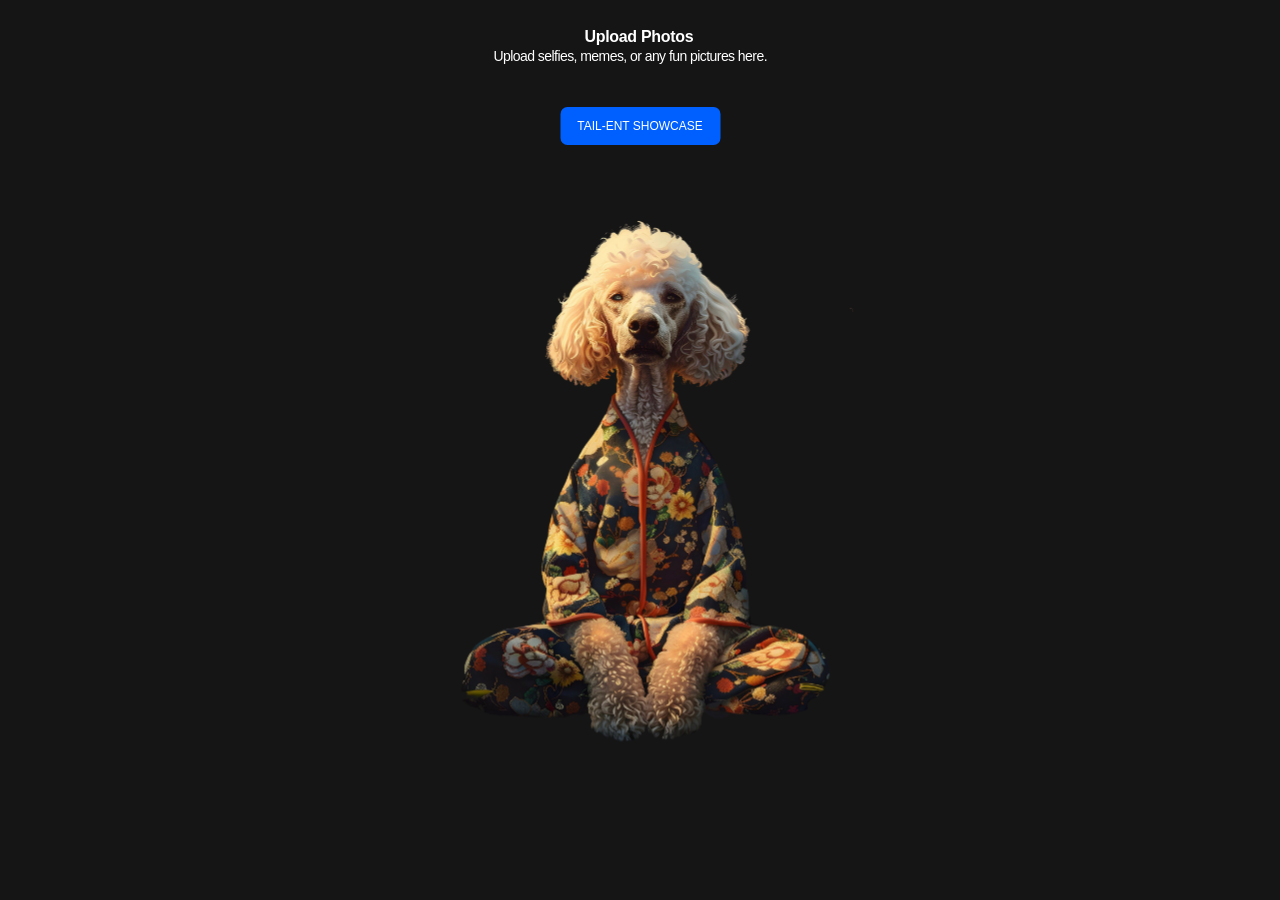
==== services/frontend/index.html @ 2f8c04ae "The whole app is ready, copying it from another machine where 'git' wasn't initialized" ====
<!doctype html>
<html lang="en">
<head>
    <meta charset="UTF-8">
    <meta name="viewport"
          content="width=device-width, user-scalable=no, initial-scale=1.0, maximum-scale=1.0, minimum-scale=1.0">
    <meta http-equiv="X-UA-Compatible" content="ie=edge">
    <title>Image Hosting</title>
    <link rel="icon" type="image/x-icon" href="base_images/ico/favicon.ico">
    <link rel="stylesheet" href="css/index.css">
    <script src="js/index.js" defer></script>
</head>
<body>
<div class="page-container">
<header class="header-container">
    <h1 class="header-title">Upload Photos</h1>
    <p class="header-subtitle">Upload selfies, memes, or any fun pictures here.</p>
</header>
<div class="image-container">
    <button class="index-button index-button-text">Tail-ent Showcase</button>
    <div class="image" id="image"></div>
</div>
</div>
</body>
</html>
---- services/frontend/css/index.css ----
/* Index Page */
body {
    margin: 0;
    font-family: "Inter", sans-serif;
    background-color: #151515;
}

.page-container {
    width: 100%;
    height: 765px;
    max-width: 1440px;
    margin: 0 auto;
    position: relative;
}

.header-container {
    position: absolute;
    transform: translate(-50%);
    display: flex;
    flex-direction: column;
    align-items: center;
    gap: 2px;
    top: 30px;
    left: 50%;
    width: 293px;
    height: 37px;
}

.header-title {
    margin-top: 0;
    margin-bottom: 0;
    width: 111px;
    height: 14px;
    font-weight: 700;
    font-size: 16px;
    line-height: 14px;
    letter-spacing: -0.02em;
    color: #FFFFFF;
}

.header-subtitle {
    margin: 0;
    width: 293px;
    height: 21px;
    font-weight: 300;
    font-size: 14px;
    line-height: 150%;
    letter-spacing: -0.04em;
    color: #FFFFFF;
}

.image-container {
    position: absolute;
    transform: translate(-50%);
    display: flex;
    flex-direction: column;
    align-items: center;
    width: 1183px;
    height: 659px;
    top: 84px;
    left: 50%;
    border-radius: 22px;
    /*
    border: 1px solid #4676FB
    */
}

.index-button {
    width: 160px;
    height: 39px;
    margin-top: 23px;
    border-radius: 7px;
    padding: 12px 16px 12px 16px;
    background: #0060FF;
    border: 0;
    cursor: pointer;
}

.index-button-text {
    font-family: "Inter", sans-serif;
    font-weight: 500;
    font-size: 12px;
    line-height: 100%;
    letter-spacing: 0.0em;
    text-transform: uppercase;
    color: #FFFFFF;
}

.image {
    width: 426px;
    height: 559px;
    margin-top: 62px;
}
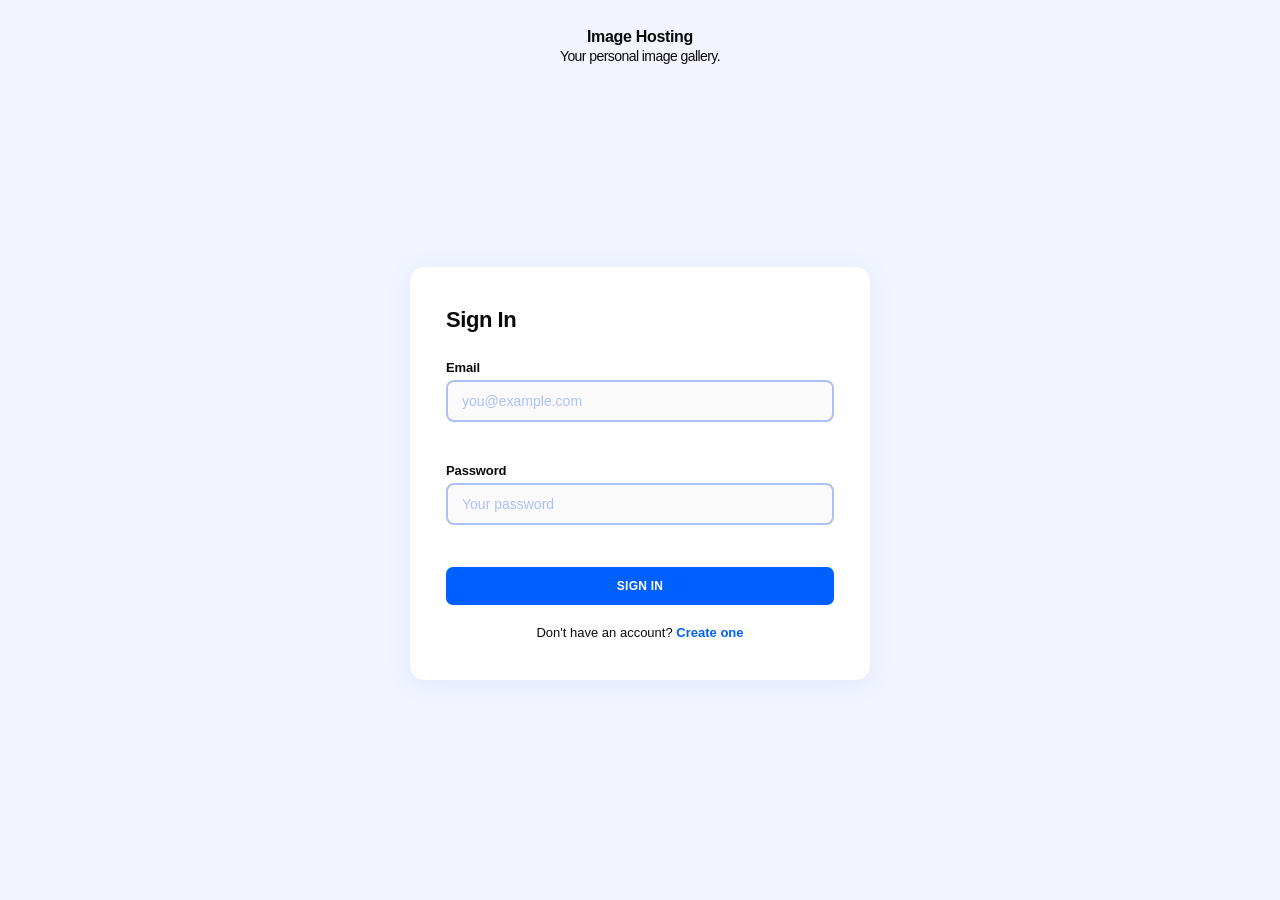
==== commit 6793d5fc: "fix: :bug: (frontend): correct header link and input height on auth pages index.html: header link hr" ====
--- a/services/frontend/index.html
+++ b/services/frontend/index.html
@@ -2,24 +2,112 @@
 <html lang="en">
 <head>
     <meta charset="UTF-8">
-    <meta name="viewport"
-          content="width=device-width, user-scalable=no, initial-scale=1.0, maximum-scale=1.0, minimum-scale=1.0">
+    <meta name="viewport" content="width=device-width, initial-scale=1.0">
     <meta http-equiv="X-UA-Compatible" content="ie=edge">
-    <title>Image Hosting</title>
+    <title>Image Hosting - Sign In</title>
     <link rel="icon" type="image/x-icon" href="base_images/ico/favicon.ico">
-    <link rel="stylesheet" href="css/index.css">
+    <link rel="stylesheet" href="css/auth.css">
     <script src="js/index.js" defer></script>
 </head>
 <body>
+
 <div class="page-container">
-<header class="header-container">
-    <h1 class="header-title">Upload Photos</h1>
-    <p class="header-subtitle">Upload selfies, memes, or any fun pictures here.</p>
-</header>
-<div class="image-container">
-    <button class="index-button index-button-text">Tail-ent Showcase</button>
-    <div class="image" id="image"></div>
+
+    <!-- ==================== HEADER ==================== -->
+    <header class="header-container">
+        <!--
+            Clicking the title reloads the login page.
+            index.js redirects already-logged-in users to upload.html before this page renders, so this link is only ever reached by
+            unauthenticated visitors — for them, "home" is here.
+        -->
+        <a href="index.html" class="header-link">
+            <h1 class="header-title">Image Hosting</h1>
+        </a>
+        <p class="header-subtitle">Your personal image gallery.</p>
+    </header>
+
+    <!-- ==================== LOGIN FORM ==================== -->
+    <main class="auth-container">
+        <div class="auth-card">
+            <h2 class="auth-heading">Sign In</h2>
+
+            <form class="auth-form" id="login-form" novalidate>
+
+                <div class="form-group">
+                    <label for="email">Email</label>
+                    <input
+                        type="email"
+                        id="email"
+                        name="email"
+                        placeholder="you@example.com"
+                        autocomplete="email"
+                        required
+                    >
+                    <!-- Inline validation message shown by JS if the field is empty/malformed -->
+                    <span class="field-error" id="email-error"></span>
+                </div>
+
+                <div class="form-group">
+                    <label for="password">Password</label>
+                    <input
+                        type="password"
+                        id="password"
+                        name="password"
+                        placeholder="Your password"
+                        autocomplete="current-password"
+                        required
+                    >
+                    <span class="field-error" id="password-error"></span>
+                </div>
+
+                <button type="submit" class="btn btn-primary" id="login-btn">
+                    Sign In
+                </button>
+
+            </form>
+
+            <p class="auth-switch">
+                Don't have an account?
+                <a href="register.html" class="auth-link">Create one</a>
+            </p>
+        </div>
+    </main>
+
+</div><!-- /.page-container -->
+
+
+<!-- ==================== MODALS ==================== -->
+
+<!--
+    Wrong credentials modal.
+    Shown by index.js when POST /auth/login returns 401.
+    Closed by clicking the OK button or anywhere on the overlay.
+-->
+<div class="modal-overlay" id="wrong-credentials-overlay" role="dialog" aria-modal="true" aria-labelledby="wc-title" hidden>
+    <div class="modal">
+        <h3 class="modal-title" id="wc-title">Sign In Failed</h3>
+        <p class="modal-body">Incorrect email or password. Please try again.</p>
+        <div class="modal-actions">
+            <button class="btn btn-primary" id="wrong-credentials-ok">OK</button>
+        </div>
+    </div>
 </div>
+
+<!--
+    Generic server error modal.
+    Shown when the backend returns an unexpected 5xx response.
+-->
+<div class="modal-overlay" id="server-error-overlay" role="dialog" aria-modal="true" aria-labelledby="se-title" hidden>
+    <div class="modal">
+        <h3 class="modal-title" id="se-title">Something Went Wrong</h3>
+        <p class="modal-body">
+            The server returned an unexpected error. Please try again in a moment.
+        </p>
+        <div class="modal-actions">
+            <button class="btn btn-primary" id="server-error-ok">OK</button>
+        </div>
+    </div>
 </div>
+
 </body>
 </html>
--- a/services/frontend/css/auth.css
+++ b/services/frontend/css/auth.css
@@ -0,0 +1,432 @@
+/* =============================================================================
+   Shared styles for authentication pages
+   Used by: index.html (login), register.html, account.html
+
+   Design tokens mirror the existing upload.css system:
+     Background  #F2F5FF
+     Text        #0B0B0B
+     Hint/muted  #ADC0F8
+     Blue        #0060FF  (hover: #0052e0)
+     Accent      #4676FB
+     Surface     #FAFAFA / white
+     Danger      #f44336  (hover: #d32f2f)
+     Font        Inter, sans-serif
+   ============================================================================= */
+
+/* ---------------------------------------------------------------------------
+   Reset & base
+   --------------------------------------------------------------------------- */
+
+body {
+    margin: 0;
+    font-family: Inter, sans-serif;
+    background-color: #F2F5FF;
+}
+
+button {
+    border: none;
+    font-family: Inter, sans-serif;
+    cursor: pointer;
+}
+
+/* ---------------------------------------------------------------------------
+   Page shell - same centred max-width wrapper used across all pages
+   --------------------------------------------------------------------------- */
+
+.page-container {
+    width: 100%;
+    min-height: 100vh;
+    max-width: 1440px;
+    margin: 0 auto;
+    position: relative;
+    display: flex;
+    flex-direction: column;
+    align-items: center;
+}
+
+/* ---------------------------------------------------------------------------
+   Header - visually identical to upload.css header
+   The <a> wrapper removes the underline while keeping the element a link.
+   --------------------------------------------------------------------------- */
+
+.header-container {
+    display: flex;
+    flex-direction: column;
+    align-items: center;
+    gap: 2px;
+    padding-top: 30px;
+    width: 293px;
+}
+
+.header-link {
+    text-decoration: none;
+    display: flex;
+    flex-direction: column;
+    align-items: center;
+    gap: 2px;
+}
+
+.header-title {
+    margin: 0;
+    font-weight: 700;
+    font-size: 16px;
+    line-height: 14px;
+    letter-spacing: -0.02em;
+    color: #0B0B0B;
+}
+
+.header-subtitle {
+    margin: 0;
+    width: 293px;
+    font-weight: 300;
+    font-size: 14px;
+    line-height: 150%;
+    letter-spacing: -0.04em;
+    color: #0B0B0B;
+    text-align: center;
+}
+
+/* ---------------------------------------------------------------------------
+   Auth container - centres the card vertically in the remaining space
+   --------------------------------------------------------------------------- */
+
+.auth-container {
+    flex: 1;
+    display: flex;
+    align-items: center;
+    justify-content: center;
+    padding: 40px 16px 60px;
+    width: 100%;
+    box-sizing: border-box;
+}
+
+/* ---------------------------------------------------------------------------
+   Auth card - the white box holding the form
+   --------------------------------------------------------------------------- */
+
+.auth-card {
+    background: white;
+    border-radius: 15px;
+    padding: 40px 36px;
+    width: 100%;
+    max-width: 460px;
+    box-shadow: 0 4px 24px rgba(70, 118, 251, 0.10);
+    box-sizing: border-box;
+}
+
+.auth-heading {
+    margin: 0 0 28px;
+    font-weight: 700;
+    font-size: 22px;
+    line-height: 1.2;
+    letter-spacing: -0.02em;
+    color: #0B0B0B;
+}
+
+/* ---------------------------------------------------------------------------
+   Form layout
+   --------------------------------------------------------------------------- */
+
+.auth-form {
+    display: flex;
+    flex-direction: column;
+    gap: 20px;
+}
+
+.form-group {
+    display: flex;
+    flex-direction: column;
+    gap: 6px;
+}
+
+.form-group label {
+    font-weight: 600;
+    font-size: 13px;
+    line-height: 1;
+    letter-spacing: -0.01em;
+    color: #0B0B0B;
+}
+
+.form-group input {
+    font-family: Inter, sans-serif;
+    font-size: 14px;
+    font-weight: 400;
+    line-height: 1.4;
+    color: #0B0B0B;
+    background-color: #FAFAFA;
+    border: 2px solid #ADC0F8;
+    border-radius: 8px;
+    padding: 10px 14px;
+    outline: none;
+    transition: border-color 0.15s ease;
+    box-sizing: border-box;
+    width: 100%;
+    /*
+     * Explicit height prevents the field from growing when a browser password-manager badge is injected into a password input,
+     * which can cause the field to expand into an infinite row on paste/focus.
+     */
+    height: 42px;
+    overflow: hidden;
+}
+
+.form-group input::placeholder {
+    color: #ADC0F8;
+    font-weight: 300;
+}
+
+.form-group input:focus {
+    border-color: #4676FB;
+    background-color: white;
+}
+
+/*
+ * Visual indicator for invalid fields - applied by JS after a failed
+ * submit attempt, not on every keystroke (avoids nagging the user).
+ */
+.form-group input.input-error {
+    border-color: #f44336;
+}
+
+/* Inline validation message beneath the input */
+.field-error {
+    font-size: 12px;
+    font-weight: 500;
+    color: #f44336;
+    min-height: 16px; /* keeps layout stable when empty */
+    line-height: 1.3;
+}
+
+/* ---------------------------------------------------------------------------
+   Buttons - three semantic variants used across auth pages
+   --------------------------------------------------------------------------- */
+
+.btn {
+    display: inline-flex;
+    align-items: center;
+    justify-content: center;
+    font-family: Inter, sans-serif;
+    font-weight: 600;
+    font-size: 12px;
+    letter-spacing: 0.02em;
+    text-transform: uppercase;
+    border: none;
+    border-radius: 7px;
+    padding: 12px 16px;
+    cursor: pointer;
+    transition: background-color 0.15s ease, transform 0.1s ease, box-shadow 0.15s ease;
+}
+
+.btn:hover {
+    transform: translateY(-1px);
+    box-shadow: 0 4px 12px rgba(0, 0, 0, 0.12);
+}
+
+.btn:active {
+    transform: translateY(0);
+    box-shadow: none;
+}
+
+/* Primary - blue, used for the main submit action */
+.btn-primary {
+    background-color: #0060FF;
+    color: #FFFFFF;
+    width: 100%;
+}
+
+.btn-primary:hover {
+    background-color: #0052e0;
+}
+
+/* Secondary - muted, used for cancel / back actions */
+.btn-secondary {
+    background-color: #e0e0e0;
+    color: #333333;
+}
+
+.btn-secondary:hover {
+    background-color: #d0d0d0;
+}
+
+/* Danger - red, used for destructive actions like Delete Account */
+.btn-danger {
+    background-color: #f44336;
+    color: #FFFFFF;
+}
+
+.btn-danger:hover {
+    background-color: #d32f2f;
+}
+
+/* ---------------------------------------------------------------------------
+   "Already have an account? Sign in" - the link beneath the form
+   --------------------------------------------------------------------------- */
+
+.auth-switch {
+    margin: 20px 0 0;
+    font-size: 13px;
+    font-weight: 400;
+    color: #0B0B0B;
+    text-align: center;
+}
+
+.auth-link {
+    color: #0060FF;
+    font-weight: 600;
+    text-decoration: none;
+}
+
+.auth-link:hover {
+    text-decoration: underline;
+}
+
+/* ---------------------------------------------------------------------------
+   Modals - used on index.html, register.html, and account.html.
+   These pages use the `hidden` attribute toggle pattern (no JS class-based
+   transitions), so the overlay uses `display: none` via [hidden] and
+   flex centering when shown.
+   --------------------------------------------------------------------------- */
+
+/*
+ * The overlay itself is full-screen and semi-transparent.
+ * When the `hidden` attribute is removed by JS, the flex layout
+ * centres the modal card.
+ */
+.modal-overlay {
+    position: fixed;
+    inset: 0;
+    background: rgba(0, 0, 0, 0.55);
+    display: flex;
+    align-items: center;
+    justify-content: center;
+    z-index: 10000;
+    padding: 16px;
+    box-sizing: border-box;
+}
+
+/* [hidden] overrides the flex display set above */
+.modal-overlay[hidden] {
+    display: none;
+}
+
+/* The white card inside the overlay */
+.modal {
+    background: white;
+    border-radius: 15px;
+    padding: 30px;
+    max-width: 450px;
+    width: 100%;
+    box-shadow: 0 10px 40px rgba(0, 0, 0, 0.25);
+    box-sizing: border-box;
+}
+
+.modal-title {
+    margin: 0 0 12px;
+    font-size: 20px;
+    font-weight: 700;
+    color: #0B0B0B;
+    letter-spacing: -0.02em;
+}
+
+/* Danger variant - red title for destructive-action modals */
+.modal-title--danger {
+    color: #f44336;
+}
+
+.modal-body {
+    margin: 0 0 24px;
+    font-size: 14px;
+    line-height: 1.6;
+    color: #555555;
+}
+
+.modal-body strong {
+    color: #0B0B0B;
+}
+
+/* Row of action buttons, right-aligned */
+.modal-actions {
+    display: flex;
+    gap: 10px;
+    justify-content: flex-end;
+}
+
+/* Modal action buttons inherit .btn but are narrower (no width: 100%) */
+.modal-actions .btn {
+    width: auto;
+    min-width: 80px;
+}
+
+/* ---------------------------------------------------------------------------
+   Utility
+   --------------------------------------------------------------------------- */
+
+.hidden {
+    display: none !important;
+}
+
+/* ---------------------------------------------------------------------------
+   Responsive - tablet (768px and below)
+   --------------------------------------------------------------------------- */
+
+@media (max-width: 768px) {
+    .auth-card {
+        padding: 28px 20px;
+    }
+
+    .auth-heading {
+        font-size: 20px;
+        margin-bottom: 22px;
+    }
+}
+
+/* ---------------------------------------------------------------------------
+   Responsive - mobile (480px and below)
+   --------------------------------------------------------------------------- */
+
+@media (max-width: 480px) {
+    .header-container {
+        width: 90%;
+        padding-top: 20px;
+    }
+
+    .header-subtitle {
+        width: 100%;
+        font-size: 12px;
+    }
+
+    .auth-container {
+        padding: 24px 12px 40px;
+        align-items: flex-start;
+    }
+
+    .auth-card {
+        padding: 24px 16px;
+        border-radius: 12px;
+    }
+
+    .auth-heading {
+        font-size: 18px;
+    }
+
+    .modal {
+        padding: 20px;
+    }
+
+    .modal-title {
+        font-size: 18px;
+    }
+
+    .modal-body {
+        font-size: 13px;
+    }
+
+    .modal-actions {
+        flex-direction: column-reverse;
+        gap: 8px;
+    }
+
+    .modal-actions .btn {
+        width: 100%;
+        padding: 14px;
+    }
+}
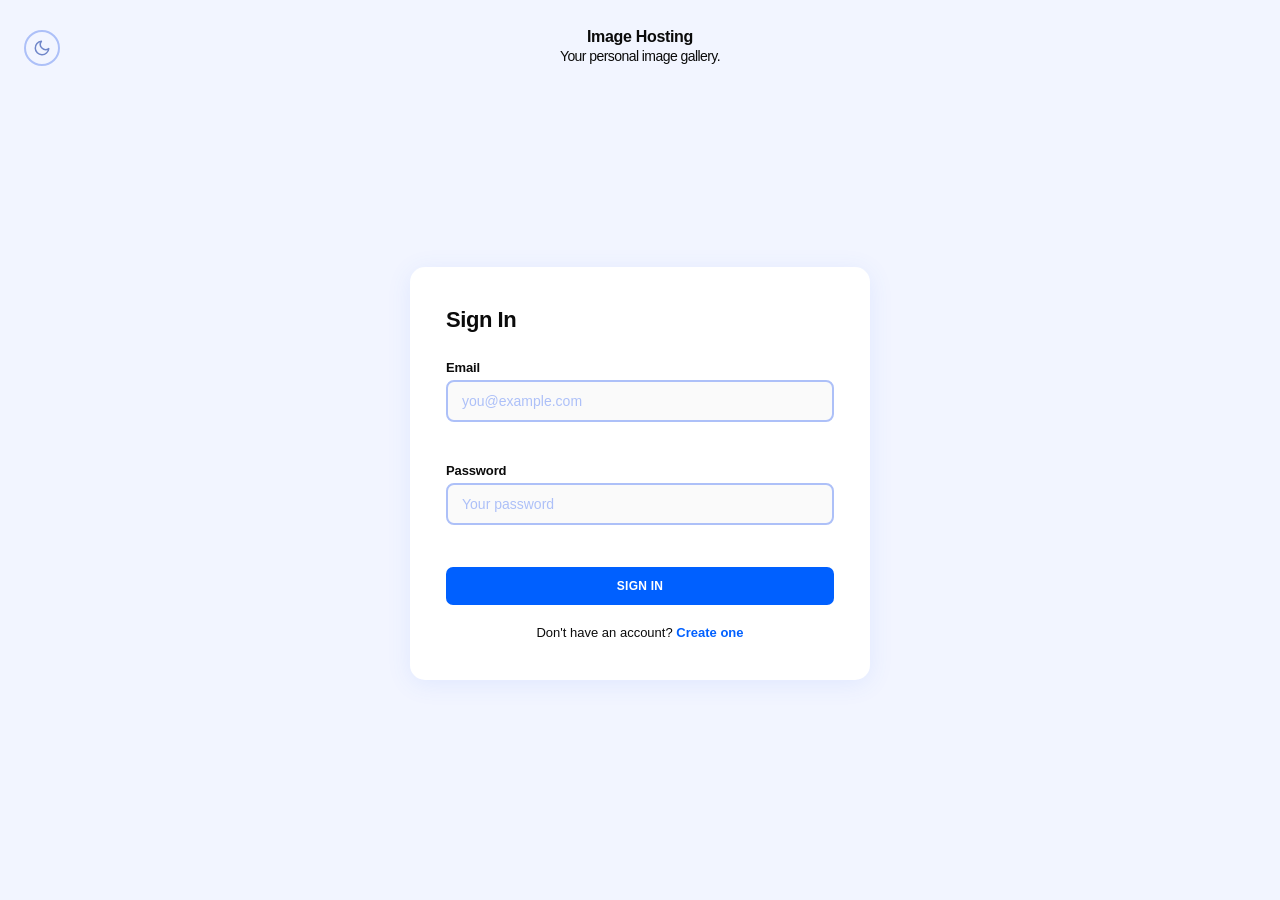
==== commit ffb839bc: "refactor: :recycle: replace hardcoded colours with CSS variables across all stylesheets Convert all " ====
--- a/services/frontend/index.html
+++ b/services/frontend/index.html
@@ -1,113 +1,163 @@
 <!doctype html>
 <html lang="en">
-<head>
-    <meta charset="UTF-8">
-    <meta name="viewport" content="width=device-width, initial-scale=1.0">
-    <meta http-equiv="X-UA-Compatible" content="ie=edge">
+  <head>
+    <meta charset="UTF-8" />
+    <meta name="viewport" content="width=device-width, initial-scale=1.0" />
+    <meta http-equiv="X-UA-Compatible" content="ie=edge" />
     <title>Image Hosting - Sign In</title>
-    <link rel="icon" type="image/x-icon" href="base_images/ico/favicon.ico">
-    <link rel="stylesheet" href="css/auth.css">
+    <link rel="icon" type="image/x-icon" href="base_images/ico/favicon.ico" />
+    <script>
+    /* Apply saved theme before first CSS paint to prevent flash of wrong theme. */
+    (function () {
+      var t = localStorage.getItem("theme");
+      if (t) document.documentElement.setAttribute("data-theme", t);
+    })();
+  </script>
+  <link rel="stylesheet" href="css/theme.css" />
+  <link rel="stylesheet" href="css/auth.css" />
     <script src="js/index.js" defer></script>
-</head>
-<body>
-
-<div class="page-container">
-
-    <!-- ==================== HEADER ==================== -->
-    <header class="header-container">
+  <script src="js/theme.js" defer></script>
+  </head>
+  <body>
+    <div class="page-container">
+      <!-- ==================== HEADER ==================== -->
+      <header class="header-container">
         <!--
             Clicking the title reloads the login page.
             index.js redirects already-logged-in users to upload.html before this page renders, so this link is only ever reached by
-            unauthenticated visitors — for them, "home" is here.
+            unauthenticated visitors - for them, "home" is here.
         -->
         <a href="index.html" class="header-link">
-            <h1 class="header-title">Image Hosting</h1>
+          <h1 class="header-title">Image Hosting</h1>
         </a>
         <p class="header-subtitle">Your personal image gallery.</p>
-    </header>
+      </header>
 
-    <!-- ==================== LOGIN FORM ==================== -->
-    <main class="auth-container">
+      <!-- ==================== LOGIN FORM ==================== -->
+      <main class="auth-container">
         <div class="auth-card">
-            <h2 class="auth-heading">Sign In</h2>
+          <h2 class="auth-heading">Sign In</h2>
 
-            <form class="auth-form" id="login-form" novalidate>
+          <form class="auth-form" id="login-form" novalidate>
+            <div class="form-group">
+              <label for="email">Email</label>
+              <input
+                type="email"
+                id="email"
+                name="email"
+                placeholder="you@example.com"
+                autocomplete="email"
+                required
+              />
+              <!-- Inline validation message shown by JS if the field is empty/malformed -->
+              <span class="field-error" id="email-error"></span>
+            </div>
 
-                <div class="form-group">
-                    <label for="email">Email</label>
-                    <input
-                        type="email"
-                        id="email"
-                        name="email"
-                        placeholder="you@example.com"
-                        autocomplete="email"
-                        required
-                    >
-                    <!-- Inline validation message shown by JS if the field is empty/malformed -->
-                    <span class="field-error" id="email-error"></span>
-                </div>
+            <div class="form-group">
+              <label for="password">Password</label>
+              <input
+                type="password"
+                id="password"
+                name="password"
+                placeholder="Your password"
+                autocomplete="current-password"
+                required
+              />
+              <span class="field-error" id="password-error"></span>
+            </div>
 
-                <div class="form-group">
-                    <label for="password">Password</label>
-                    <input
-                        type="password"
-                        id="password"
-                        name="password"
-                        placeholder="Your password"
-                        autocomplete="current-password"
-                        required
-                    >
-                    <span class="field-error" id="password-error"></span>
-                </div>
+            <button type="submit" class="btn btn-primary" id="login-btn">
+              Sign In
+            </button>
+          </form>
 
-                <button type="submit" class="btn btn-primary" id="login-btn">
-                    Sign In
-                </button>
+          <p class="auth-switch">
+            Don't have an account?
+            <a href="register.html" class="auth-link">Create one</a>
+          </p>
+        </div>
+      </main>
+    </div>
+    <!-- /.page-container -->
 
-            </form>
+    <!-- ==================== MODALS ==================== -->
 
-            <p class="auth-switch">
-                Don't have an account?
-                <a href="register.html" class="auth-link">Create one</a>
-            </p>
-        </div>
-    </main>
-
-</div><!-- /.page-container -->
-
-
-<!-- ==================== MODALS ==================== -->
-
-<!--
+    <!--
     Wrong credentials modal.
     Shown by index.js when POST /auth/login returns 401.
     Closed by clicking the OK button or anywhere on the overlay.
 -->
-<div class="modal-overlay" id="wrong-credentials-overlay" role="dialog" aria-modal="true" aria-labelledby="wc-title" hidden>
-    <div class="modal">
+    <div
+      class="modal-overlay"
+      id="wrong-credentials-overlay"
+      role="dialog"
+      aria-modal="true"
+      aria-labelledby="wc-title"
+      hidden
+    >
+      <div class="modal">
         <h3 class="modal-title" id="wc-title">Sign In Failed</h3>
         <p class="modal-body">Incorrect email or password. Please try again.</p>
         <div class="modal-actions">
-            <button class="btn btn-primary" id="wrong-credentials-ok">OK</button>
+          <button class="btn btn-primary" id="wrong-credentials-ok">OK</button>
         </div>
+      </div>
     </div>
-</div>
 
-<!--
+    <!--
+    Account locked modal.
+    Shown when the backend returns 429 after too many failed login attempts.
+    The body text is filled in by index.js from the response's `detail` field, so the exact wait time / unlock instructions stay in sync with whatever the backend (config.LOCKOUT_DURATION_MINUTES) actually says.
+-->
+    <div
+      class="modal-overlay"
+      id="account-locked-overlay"
+      role="dialog"
+      aria-modal="true"
+      aria-labelledby="al-title"
+      hidden
+    >
+      <div class="modal">
+        <h3 class="modal-title" id="al-title">Account Temporarily Locked</h3>
+        <p class="modal-body" id="al-body">
+          Too many failed login attempts. Please try again later.
+        </p>
+        <div class="modal-actions">
+          <button class="btn btn-primary" id="account-locked-ok">OK</button>
+        </div>
+      </div>
+    </div>
+
+    <!--
     Generic server error modal.
     Shown when the backend returns an unexpected 5xx response.
 -->
-<div class="modal-overlay" id="server-error-overlay" role="dialog" aria-modal="true" aria-labelledby="se-title" hidden>
-    <div class="modal">
+    <div
+      class="modal-overlay"
+      id="server-error-overlay"
+      role="dialog"
+      aria-modal="true"
+      aria-labelledby="se-title"
+      hidden
+    >
+      <div class="modal">
         <h3 class="modal-title" id="se-title">Something Went Wrong</h3>
         <p class="modal-body">
-            The server returned an unexpected error. Please try again in a moment.
+          The server returned an unexpected error. Please try again in a moment.
         </p>
         <div class="modal-actions">
-            <button class="btn btn-primary" id="server-error-ok">OK</button>
+          <button class="btn btn-primary" id="server-error-ok">OK</button>
         </div>
+      </div>
     </div>
-</div>
 
-</body>
+    <!-- Theme toggle - fixed top-left; uses .theme-toggle--fixed from auth.css -->
+    <button
+      class="theme-toggle theme-toggle--fixed"
+      id="theme-toggle"
+      aria-label="Switch theme"
+      title="Switch theme"
+      type="button"
+    ></button>
+  </body>
 </html>
--- a/services/frontend/css/theme.css
+++ b/services/frontend/css/theme.css
@@ -0,0 +1,193 @@
+/* =============================================================================
+   The design token layer for the Image Hosting Application.
+   All colour decisions live here. No rule in this file should reference any HTML class or element; it only defines custom properties on :root / [data-theme].
+
+   USAGE
+   -----
+   Every other CSS file must import this file (via <link> in <head>) BEFORE its own rules, then reference colours exclusively through var(--token-name).
+
+   THEME SWITCHING
+   ---------------
+   theme.js sets data-theme="dark" | "light" on <html> based on localStorage.
+   A bare :root block provides the light palette as the default.
+   The @media block applies dark values when the OS preference is dark AND the user has not pinned a theme manually (i.e. no data-theme attribute at all).
+   The [data-theme="dark"] block is the explicit override and always wins.
+
+   TOKEN NAMING
+   ------------
+   --color-bg              Page / body background
+   --color-surface         Card, modal, input background (one level above bg)
+   --color-surface-alt     Slightly tinted surface (stat cards, table stripes)
+   --color-surface-input   Input field background
+   --color-border          Default border / divider colour
+   --color-border-focus    Input focus ring
+   --color-text            Primary body text
+   --color-text-secondary  Secondary / muted text (descriptions, subtitles)
+   --color-hint            Placeholder text, label hints (#adc0f8 family)
+   --color-accent          Brand blue - primary buttons, active states
+   --color-accent-hover    Darker blue for hover states
+   --color-accent-light    Low-opacity blue tint (card backgrounds, hover fills)
+   --color-accent-mid      Mid-blue used in pagination, badge borders
+   --color-danger          Destructive actions (delete, error)
+   --color-danger-hover    Darker red for hover
+   --color-danger-light    Low-opacity red tint (danger stat card, badge bg)
+   --color-success         Success badge / icon colour
+   --color-success-light   Low-opacity green tint (badge bg)
+   --color-warning         Warning badge colour (locked-out state)
+   --color-warning-light   Low-opacity orange tint (badge bg)
+   --color-shadow          Box-shadow colour (rgba, so kept as a full value)
+   --color-modal-overlay   Semi-transparent backdrop for modals
+   --color-viewer-gold     Viewer page accent (darkgoldenrod - intentional style)
+   --color-viewer-btn-bg   Viewer action button background (intentional dark)
+   ============================================================================= */
+
+/* ---------------------------------------------------------------------------
+   Light theme (default)
+   --------------------------------------------------------------------------- */
+
+:root {
+  /* Backgrounds */
+  --color-bg:             #f2f5ff;
+  --color-surface:        #ffffff;
+  --color-surface-alt:    #f2f5ff;
+  --color-surface-input:  #fafafa;
+
+  /* Borders */
+  --color-border:         #e0e0e0;
+  --color-border-focus:   #4676fb;
+  --color-border-card:    #eef1fb;
+
+  /* Text */
+  --color-text:           #0b0b0b;
+  --color-text-secondary: #555555;
+  --color-text-muted:     #6f86c9;
+  --color-hint:           #adc0f8;
+
+  /* Accent (brand blue) */
+  --color-accent:         #0060ff;
+  --color-accent-hover:   #0052e0;
+  --color-accent-light:   rgba(70, 118, 251, 0.08);
+  --color-accent-mid:     rgba(0, 96, 255, 0.08);
+  --color-accent-border:  #adc0f8;
+
+  /* Semantic colours */
+  --color-danger:         #f44336;
+  --color-danger-hover:   #d32f2f;
+  --color-danger-light:   rgba(244, 67, 54, 0.08);
+  --color-success:        #4caf50;
+  --color-success-light:  rgba(76, 175, 80, 0.12);
+  --color-warning:        #e68a00;
+  --color-warning-light:  rgba(255, 152, 0, 0.12);
+
+  /* Shadows & overlays */
+  --color-shadow:         rgba(70, 118, 251, 0.10);
+  --color-shadow-modal:   rgba(0, 0, 0, 0.25);
+  --color-modal-overlay:  rgba(0, 0, 0, 0.55);
+
+  /* Viewer page - intentional dark aesthetic kept in both themes */
+  --color-viewer-gold:    darkgoldenrod;
+  --color-viewer-btn-bg:  #1a1a1a;
+  --color-viewer-btn-fg:  darkgoldenrod;
+
+  /* Theme toggle icon hint (used by theme.js to know current state) */
+  --theme-is-dark: 0;
+}
+
+/* ---------------------------------------------------------------------------
+   Dark theme - explicit pin via data-theme="dark" (set by theme.js)
+   --------------------------------------------------------------------------- */
+
+[data-theme="dark"] {
+  /* Backgrounds */
+  --color-bg:             #0f1117;
+  --color-surface:        #1a1d27;
+  --color-surface-alt:    #20243a;
+  --color-surface-input:  #13161f;
+
+  /* Borders */
+  --color-border:         #2e3354;
+  --color-border-focus:   #4676fb;
+  --color-border-card:    #252943;
+
+  /* Text */
+  --color-text:           #e8ecf5;
+  --color-text-secondary: #9aa3be;
+  --color-text-muted:     #6272a4;
+  --color-hint:           #4a5580;
+
+  /* Accent - same blue, slightly brighter on dark bg */
+  --color-accent:         #4d8cff;
+  --color-accent-hover:   #3a7aff;
+  --color-accent-light:   rgba(77, 140, 255, 0.12);
+  --color-accent-mid:     rgba(77, 140, 255, 0.10);
+  --color-accent-border:  #3a4875;
+
+  /* Semantic colours - slightly desaturated to avoid harshness on dark */
+  --color-danger:         #ef5350;
+  --color-danger-hover:   #c62828;
+  --color-danger-light:   rgba(239, 83, 80, 0.12);
+  --color-success:        #66bb6a;
+  --color-success-light:  rgba(102, 187, 106, 0.12);
+  --color-warning:        #ffa726;
+  --color-warning-light:  rgba(255, 167, 38, 0.12);
+
+  /* Shadows & overlays - deeper on dark bg */
+  --color-shadow:         rgba(0, 0, 0, 0.35);
+  --color-shadow-modal:   rgba(0, 0, 0, 0.60);
+  --color-modal-overlay:  rgba(0, 0, 0, 0.75);
+
+  /* Viewer - gold pops well on dark; keep it */
+  --color-viewer-gold:    #d4a017;
+  --color-viewer-btn-bg:  #0a0a0a;
+  --color-viewer-btn-fg:  #d4a017;
+
+  --theme-is-dark: 1;
+}
+
+/* ---------------------------------------------------------------------------
+   Dark theme - OS-level preference fallback (no manual pin)
+   Applies when the user hasn't toggled anything; respects prefers-color-scheme.
+   The :not([data-theme="light"]) guard ensures a manually-pinned light theme wins over the OS dark preference.
+   --------------------------------------------------------------------------- */
+
+@media (prefers-color-scheme: dark) {
+  :root:not([data-theme="light"]) {
+    --color-bg:             #0f1117;
+    --color-surface:        #1a1d27;
+    --color-surface-alt:    #20243a;
+    --color-surface-input:  #13161f;
+
+    --color-border:         #2e3354;
+    --color-border-focus:   #4676fb;
+    --color-border-card:    #252943;
+
+    --color-text:           #e8ecf5;
+    --color-text-secondary: #9aa3be;
+    --color-text-muted:     #6272a4;
+    --color-hint:           #4a5580;
+
+    --color-accent:         #4d8cff;
+    --color-accent-hover:   #3a7aff;
+    --color-accent-light:   rgba(77, 140, 255, 0.12);
+    --color-accent-mid:     rgba(77, 140, 255, 0.10);
+    --color-accent-border:  #3a4875;
+
+    --color-danger:         #ef5350;
+    --color-danger-hover:   #c62828;
+    --color-danger-light:   rgba(239, 83, 80, 0.12);
+    --color-success:        #66bb6a;
+    --color-success-light:  rgba(102, 187, 106, 0.12);
+    --color-warning:        #ffa726;
+    --color-warning-light:  rgba(255, 167, 38, 0.12);
+
+    --color-shadow:         rgba(0, 0, 0, 0.35);
+    --color-shadow-modal:   rgba(0, 0, 0, 0.60);
+    --color-modal-overlay:  rgba(0, 0, 0, 0.75);
+
+    --color-viewer-gold:    #d4a017;
+    --color-viewer-btn-bg:  #0a0a0a;
+    --color-viewer-btn-fg:  #d4a017;
+
+    --theme-is-dark: 1;
+  }
+}
--- a/services/frontend/css/auth.css
+++ b/services/frontend/css/auth.css
@@ -18,15 +18,15 @@
    --------------------------------------------------------------------------- */
 
 body {
-    margin: 0;
-    font-family: Inter, sans-serif;
-    background-color: #F2F5FF;
+  margin: 0;
+  font-family: Inter, sans-serif;
+  background-color: var(--color-bg);
 }
 
 button {
-    border: none;
-    font-family: Inter, sans-serif;
-    cursor: pointer;
+  border: none;
+  font-family: Inter, sans-serif;
+  cursor: pointer;
 }
 
 /* ---------------------------------------------------------------------------
@@ -34,14 +34,14 @@
    --------------------------------------------------------------------------- */
 
 .page-container {
-    width: 100%;
-    min-height: 100vh;
-    max-width: 1440px;
-    margin: 0 auto;
-    position: relative;
-    display: flex;
-    flex-direction: column;
-    align-items: center;
+  width: 100%;
+  min-height: 100vh;
+  max-width: 1440px;
+  margin: 0 auto;
+  position: relative;
+  display: flex;
+  flex-direction: column;
+  align-items: center;
 }
 
 /* ---------------------------------------------------------------------------
@@ -50,40 +50,41 @@
    --------------------------------------------------------------------------- */
 
 .header-container {
-    display: flex;
-    flex-direction: column;
-    align-items: center;
-    gap: 2px;
-    padding-top: 30px;
-    width: 293px;
+  display: flex;
+  flex-direction: column;
+  align-items: center;
+  gap: 2px;
+  padding-top: 30px;
+  width: 293px;
 }
 
 .header-link {
-    text-decoration: none;
-    display: flex;
-    flex-direction: column;
-    align-items: center;
-    gap: 2px;
+  text-decoration: none;
+  display: flex;
+  flex-direction: column;
+  align-items: center;
+  gap: 2px;
 }
 
 .header-title {
-    margin: 0;
-    font-weight: 700;
-    font-size: 16px;
-    line-height: 14px;
-    letter-spacing: -0.02em;
-    color: #0B0B0B;
+  margin: 0;
+  font-weight: 700;
+  font-size: 16px;
+  line-height: 14px;
+  letter-spacing: -0.02em;
+  color: var(--color-text);
+  cursor: pointer;
 }
 
 .header-subtitle {
-    margin: 0;
-    width: 293px;
-    font-weight: 300;
-    font-size: 14px;
-    line-height: 150%;
-    letter-spacing: -0.04em;
-    color: #0B0B0B;
-    text-align: center;
+  margin: 0;
+  width: 293px;
+  font-weight: 300;
+  font-size: 14px;
+  line-height: 150%;
+  letter-spacing: -0.04em;
+  color: var(--color-text);
+  text-align: center;
 }
 
 /* ---------------------------------------------------------------------------
@@ -91,13 +92,13 @@
    --------------------------------------------------------------------------- */
 
 .auth-container {
-    flex: 1;
-    display: flex;
-    align-items: center;
-    justify-content: center;
-    padding: 40px 16px 60px;
-    width: 100%;
-    box-sizing: border-box;
+  flex: 1;
+  display: flex;
+  align-items: center;
+  justify-content: center;
+  padding: 40px 16px 60px;
+  width: 100%;
+  box-sizing: border-box;
 }
 
 /* ---------------------------------------------------------------------------
@@ -105,22 +106,22 @@
    --------------------------------------------------------------------------- */
 
 .auth-card {
-    background: white;
-    border-radius: 15px;
-    padding: 40px 36px;
-    width: 100%;
-    max-width: 460px;
-    box-shadow: 0 4px 24px rgba(70, 118, 251, 0.10);
-    box-sizing: border-box;
+  background: var(--color-surface);
+  border-radius: 15px;
+  padding: 40px 36px;
+  width: 100%;
+  max-width: 460px;
+  box-shadow: 0 4px 24px var(--color-shadow);
+  box-sizing: border-box;
 }
 
 .auth-heading {
-    margin: 0 0 28px;
-    font-weight: 700;
-    font-size: 22px;
-    line-height: 1.2;
-    letter-spacing: -0.02em;
-    color: #0B0B0B;
+  margin: 0 0 28px;
+  font-weight: 700;
+  font-size: 22px;
+  line-height: 1.2;
+  letter-spacing: -0.02em;
+  color: var(--color-text);
 }
 
 /* ---------------------------------------------------------------------------
@@ -128,72 +129,71 @@
    --------------------------------------------------------------------------- */
 
 .auth-form {
-    display: flex;
-    flex-direction: column;
-    gap: 20px;
+  display: flex;
+  flex-direction: column;
+  gap: 20px;
 }
 
 .form-group {
-    display: flex;
-    flex-direction: column;
-    gap: 6px;
+  display: flex;
+  flex-direction: column;
+  gap: 6px;
 }
 
 .form-group label {
-    font-weight: 600;
-    font-size: 13px;
-    line-height: 1;
-    letter-spacing: -0.01em;
-    color: #0B0B0B;
+  font-weight: 600;
+  font-size: 13px;
+  line-height: 1;
+  letter-spacing: -0.01em;
+  color: var(--color-text);
 }
 
 .form-group input {
-    font-family: Inter, sans-serif;
-    font-size: 14px;
-    font-weight: 400;
-    line-height: 1.4;
-    color: #0B0B0B;
-    background-color: #FAFAFA;
-    border: 2px solid #ADC0F8;
-    border-radius: 8px;
-    padding: 10px 14px;
-    outline: none;
-    transition: border-color 0.15s ease;
-    box-sizing: border-box;
-    width: 100%;
-    /*
+  font-family: Inter, sans-serif;
+  font-size: 14px;
+  font-weight: 400;
+  line-height: 1.4;
+  color: var(--color-text);
+  background-color: var(--color-surface-input);
+  border: 2px solid var(--color-accent-border);
+  border-radius: 8px;
+  padding: 10px 14px;
+  outline: none;
+  transition: border-color 0.15s ease;
+  box-sizing: border-box;
+  width: 100%;
+  /*
      * Explicit height prevents the field from growing when a browser password-manager badge is injected into a password input,
      * which can cause the field to expand into an infinite row on paste/focus.
      */
-    height: 42px;
-    overflow: hidden;
+  height: 42px;
+  overflow: hidden;
 }
 
 .form-group input::placeholder {
-    color: #ADC0F8;
-    font-weight: 300;
+  color: var(--color-hint);
+  font-weight: 300;
 }
 
 .form-group input:focus {
-    border-color: #4676FB;
-    background-color: white;
+  border-color: var(--color-border-focus);
+  background-color: var(--color-surface);
 }
 
 /*
- * Visual indicator for invalid fields - applied by JS after a failed
- * submit attempt, not on every keystroke (avoids nagging the user).
+ * Visual indicator for invalid fields - applied by JS after a failed submit attempt, not on every keystroke (avoids nagging the user).
  */
 .form-group input.input-error {
-    border-color: #f44336;
+  border-color: var(--color-danger);
 }
 
 /* Inline validation message beneath the input */
 .field-error {
-    font-size: 12px;
-    font-weight: 500;
-    color: #f44336;
-    min-height: 16px; /* keeps layout stable when empty */
-    line-height: 1.3;
+  font-size: 12px;
+  font-weight: 500;
+  color: var(--color-danger);
+  min-height: 16px; /* keeps layout stable when empty */
+  line-height: 1.3;
 }
 
 /* ---------------------------------------------------------------------------
@@ -201,60 +201,63 @@
    --------------------------------------------------------------------------- */
 
 .btn {
-    display: inline-flex;
-    align-items: center;
-    justify-content: center;
-    font-family: Inter, sans-serif;
-    font-weight: 600;
-    font-size: 12px;
-    letter-spacing: 0.02em;
-    text-transform: uppercase;
-    border: none;
-    border-radius: 7px;
-    padding: 12px 16px;
-    cursor: pointer;
-    transition: background-color 0.15s ease, transform 0.1s ease, box-shadow 0.15s ease;
+  display: inline-flex;
+  align-items: center;
+  justify-content: center;
+  font-family: Inter, sans-serif;
+  font-weight: 600;
+  font-size: 12px;
+  letter-spacing: 0.02em;
+  text-transform: uppercase;
+  border: none;
+  border-radius: 7px;
+  padding: 12px 16px;
+  cursor: pointer;
+  transition:
+    background-color 0.15s ease,
+    transform 0.1s ease,
+    box-shadow 0.15s ease;
 }
 
 .btn:hover {
-    transform: translateY(-1px);
-    box-shadow: 0 4px 12px rgba(0, 0, 0, 0.12);
+  transform: translateY(-1px);
+  box-shadow: 0 4px 12px rgba(0, 0, 0, 0.12);
 }
 
 .btn:active {
-    transform: translateY(0);
-    box-shadow: none;
+  transform: translateY(0);
+  box-shadow: none;
 }
 
 /* Primary - blue, used for the main submit action */
 .btn-primary {
-    background-color: #0060FF;
-    color: #FFFFFF;
-    width: 100%;
+  background-color: var(--color-accent);
+  color: #ffffff;
+  width: 100%;
 }
 
 .btn-primary:hover {
-    background-color: #0052e0;
+  background-color: var(--color-accent-hover);
 }
 
 /* Secondary - muted, used for cancel / back actions */
 .btn-secondary {
-    background-color: #e0e0e0;
-    color: #333333;
+  background-color: var(--color-border);
+  color: var(--color-text);
 }
 
 .btn-secondary:hover {
-    background-color: #d0d0d0;
+  background-color: #b8b8b8;
 }
 
 /* Danger - red, used for destructive actions like Delete Account */
 .btn-danger {
-    background-color: #f44336;
-    color: #FFFFFF;
+  background-color: var(--color-danger);
+  color: #ffffff;
 }
 
 .btn-danger:hover {
-    background-color: #d32f2f;
+  background-color: var(--color-danger-hover);
 }
 
 /* ---------------------------------------------------------------------------
@@ -262,98 +265,140 @@
    --------------------------------------------------------------------------- */
 
 .auth-switch {
-    margin: 20px 0 0;
-    font-size: 13px;
-    font-weight: 400;
-    color: #0B0B0B;
-    text-align: center;
+  margin: 20px 0 0;
+  font-size: 13px;
+  font-weight: 400;
+  color: var(--color-text);
+  text-align: center;
 }
 
 .auth-link {
-    color: #0060FF;
-    font-weight: 600;
-    text-decoration: none;
+  color: var(--color-accent);
+  font-weight: 600;
+  text-decoration: none;
 }
 
 .auth-link:hover {
-    text-decoration: underline;
+  text-decoration: underline;
 }
 
 /* ---------------------------------------------------------------------------
    Modals - used on index.html, register.html, and account.html.
-   These pages use the `hidden` attribute toggle pattern (no JS class-based
-   transitions), so the overlay uses `display: none` via [hidden] and
-   flex centering when shown.
+   These pages use the `hidden` attribute toggle pattern (no JS class-based transitions),
+   so the overlay uses `display: none` via [hidden] and flex centering when shown.
    --------------------------------------------------------------------------- */
 
 /*
  * The overlay itself is full-screen and semi-transparent.
- * When the `hidden` attribute is removed by JS, the flex layout
- * centres the modal card.
+ * When the `hidden` attribute is removed by JS, the flex layout centres the modal card.
  */
 .modal-overlay {
-    position: fixed;
-    inset: 0;
-    background: rgba(0, 0, 0, 0.55);
-    display: flex;
-    align-items: center;
-    justify-content: center;
-    z-index: 10000;
-    padding: 16px;
-    box-sizing: border-box;
+  position: fixed;
+  inset: 0;
+  background: var(--color-modal-overlay);
+  display: flex;
+  align-items: center;
+  justify-content: center;
+  z-index: 10000;
+  padding: 16px;
+  box-sizing: border-box;
 }
 
 /* [hidden] overrides the flex display set above */
 .modal-overlay[hidden] {
-    display: none;
+  display: none;
 }
 
 /* The white card inside the overlay */
 .modal {
-    background: white;
-    border-radius: 15px;
-    padding: 30px;
-    max-width: 450px;
-    width: 100%;
-    box-shadow: 0 10px 40px rgba(0, 0, 0, 0.25);
-    box-sizing: border-box;
+  background: var(--color-surface);
+  border-radius: 15px;
+  padding: 30px;
+  max-width: 450px;
+  width: 100%;
+  box-shadow: 0 10px 40px var(--color-shadow-modal);
+  box-sizing: border-box;
 }
 
 .modal-title {
-    margin: 0 0 12px;
-    font-size: 20px;
-    font-weight: 700;
-    color: #0B0B0B;
-    letter-spacing: -0.02em;
+  margin: 0 0 12px;
+  font-size: 20px;
+  font-weight: 700;
+  color: var(--color-text);
+  letter-spacing: -0.02em;
 }
 
 /* Danger variant - red title for destructive-action modals */
 .modal-title--danger {
-    color: #f44336;
+  color: var(--color-danger);
 }
 
 .modal-body {
-    margin: 0 0 24px;
-    font-size: 14px;
-    line-height: 1.6;
-    color: #555555;
+  margin: 0 0 24px;
+  font-size: 14px;
+  line-height: 1.6;
+  color: var(--color-text-secondary);
 }
 
 .modal-body strong {
-    color: #0B0B0B;
+  color: var(--color-text);
 }
 
 /* Row of action buttons, right-aligned */
 .modal-actions {
-    display: flex;
-    gap: 10px;
-    justify-content: flex-end;
+  display: flex;
+  gap: 10px;
+  justify-content: flex-end;
 }
 
 /* Modal action buttons inherit .btn but are narrower (no width: 100%) */
 .modal-actions .btn {
-    width: auto;
-    min-width: 80px;
+  width: auto;
+  min-width: 80px;
+}
+
+
+/* ---------------------------------------------------------------------------
+   Theme toggle button - shared across all pages that include auth.css
+   Sits in a dedicated left slot in the header on upload/viewer pages, or absolutely positioned top-left on auth/account/admin pages.
+   --------------------------------------------------------------------------- */
+
+.theme-toggle {
+  display: flex;
+  align-items: center;
+  justify-content: center;
+  width: 36px;
+  height: 36px;
+  border-radius: 50%;
+  background: transparent;
+  border: 2px solid var(--color-accent-border);
+  color: var(--color-text-muted);
+  cursor: pointer;
+  flex-shrink: 0;
+  transition:
+    background-color 0.2s ease,
+    border-color 0.2s ease,
+    color 0.2s ease,
+    transform 0.2s ease;
+}
+
+.theme-toggle:hover {
+  background-color: var(--color-accent-light);
+  border-color: var(--color-accent);
+  color: var(--color-accent);
+  transform: scale(1.08);
+}
+
+.theme-toggle:active {
+  transform: scale(0.95);
+}
+
+/* Positioned variant for pages with a centred header (auth, account, admin).
+   Sits at the same visual height as the header title without disturbing the centred layout of the title / subtitle group.*/
+.theme-toggle--fixed {
+  position: fixed;
+  top: 30px;
+  left: 24px;
 }
 
 /* ---------------------------------------------------------------------------
@@ -361,7 +406,7 @@
    --------------------------------------------------------------------------- */
 
 .hidden {
-    display: none !important;
+  display: none !important;
 }
 
 /* ---------------------------------------------------------------------------
@@ -369,14 +414,14 @@
    --------------------------------------------------------------------------- */
 
 @media (max-width: 768px) {
-    .auth-card {
-        padding: 28px 20px;
-    }
-
-    .auth-heading {
-        font-size: 20px;
-        margin-bottom: 22px;
-    }
+  .auth-card {
+    padding: 28px 20px;
+  }
+
+  .auth-heading {
+    font-size: 20px;
+    margin-bottom: 22px;
+  }
 }
 
 /* ---------------------------------------------------------------------------
@@ -384,49 +429,49 @@
    --------------------------------------------------------------------------- */
 
 @media (max-width: 480px) {
-    .header-container {
-        width: 90%;
-        padding-top: 20px;
-    }
-
-    .header-subtitle {
-        width: 100%;
-        font-size: 12px;
-    }
-
-    .auth-container {
-        padding: 24px 12px 40px;
-        align-items: flex-start;
-    }
-
-    .auth-card {
-        padding: 24px 16px;
-        border-radius: 12px;
-    }
-
-    .auth-heading {
-        font-size: 18px;
-    }
-
-    .modal {
-        padding: 20px;
-    }
-
-    .modal-title {
-        font-size: 18px;
-    }
-
-    .modal-body {
-        font-size: 13px;
-    }
-
-    .modal-actions {
-        flex-direction: column-reverse;
-        gap: 8px;
-    }
-
-    .modal-actions .btn {
-        width: 100%;
-        padding: 14px;
-    }
+  .header-container {
+    width: 90%;
+    padding-top: 20px;
+  }
+
+  .header-subtitle {
+    width: 100%;
+    font-size: 12px;
+  }
+
+  .auth-container {
+    padding: 24px 12px 40px;
+    align-items: flex-start;
+  }
+
+  .auth-card {
+    padding: 24px 16px;
+    border-radius: 12px;
+  }
+
+  .auth-heading {
+    font-size: 18px;
+  }
+
+  .modal {
+    padding: 20px;
+  }
+
+  .modal-title {
+    font-size: 18px;
+  }
+
+  .modal-body {
+    font-size: 13px;
+  }
+
+  .modal-actions {
+    flex-direction: column-reverse;
+    gap: 8px;
+  }
+
+  .modal-actions .btn {
+    width: 100%;
+    padding: 14px;
+  }
 }
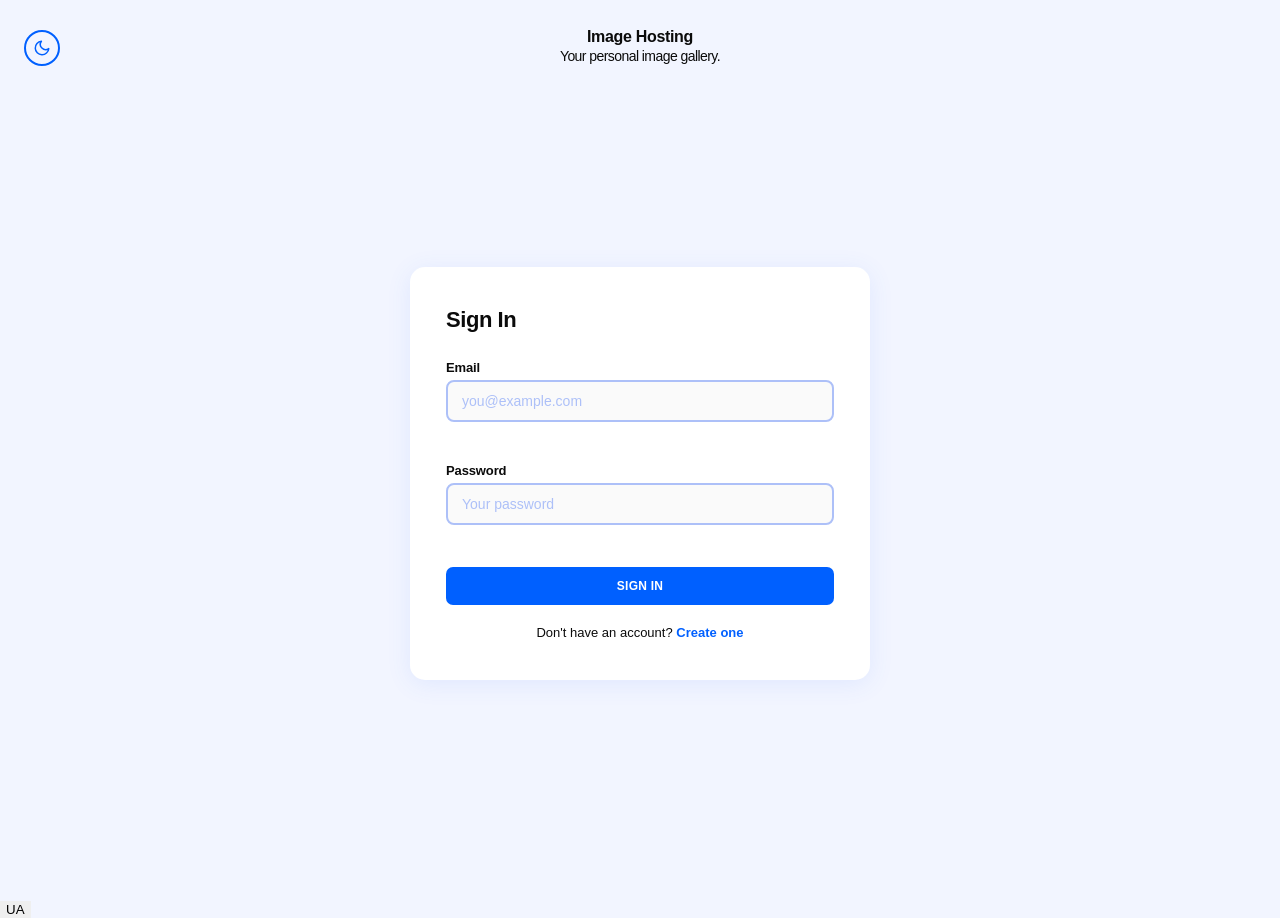
==== commit de14c294: "feat: :sparkles: (i18n): add data-i18n attributes and lang-toggle buttons to all HTML pages" ====
--- a/services/frontend/index.html
+++ b/services/frontend/index.html
@@ -17,30 +17,24 @@
   <link rel="stylesheet" href="css/auth.css" />
     <script src="js/index.js" defer></script>
   <script src="js/theme.js" defer></script>
+  <script src="js/lang.js" defer></script>
   </head>
   <body>
     <div class="page-container">
-      <!-- ==================== HEADER ==================== -->
       <header class="header-container">
-        <!--
-            Clicking the title reloads the login page.
-            index.js redirects already-logged-in users to upload.html before this page renders, so this link is only ever reached by
-            unauthenticated visitors - for them, "home" is here.
-        -->
         <a href="index.html" class="header-link">
           <h1 class="header-title">Image Hosting</h1>
         </a>
-        <p class="header-subtitle">Your personal image gallery.</p>
+        <p class="header-subtitle" data-i18n="account.subtitle">Your personal image gallery.</p>
       </header>
 
-      <!-- ==================== LOGIN FORM ==================== -->
       <main class="auth-container">
         <div class="auth-card">
-          <h2 class="auth-heading">Sign In</h2>
+          <h2 class="auth-heading" data-i18n="index.heading">Sign In</h2>
 
           <form class="auth-form" id="login-form" novalidate>
             <div class="form-group">
-              <label for="email">Email</label>
+              <label for="email" data-i18n="index.label.email">Email</label>
               <input
                 type="email"
                 id="email"
@@ -49,12 +43,11 @@
                 autocomplete="email"
                 required
               />
-              <!-- Inline validation message shown by JS if the field is empty/malformed -->
               <span class="field-error" id="email-error"></span>
             </div>
 
             <div class="form-group">
-              <label for="password">Password</label>
+              <label for="password" data-i18n="index.label.pass">Password</label>
               <input
                 type="password"
                 id="password"
@@ -66,98 +59,62 @@
               <span class="field-error" id="password-error"></span>
             </div>
 
-            <button type="submit" class="btn btn-primary" id="login-btn">
+            <button type="submit" class="btn btn-primary" id="login-btn" data-i18n="index.btn.submit">
               Sign In
             </button>
           </form>
 
           <p class="auth-switch">
-            Don't have an account?
-            <a href="register.html" class="auth-link">Create one</a>
+            <span data-i18n="index.switch">Don't have an account?</span>
+            <a href="register.html" class="auth-link" data-i18n="index.switch.link">Create one</a>
           </p>
         </div>
       </main>
     </div>
-    <!-- /.page-container -->
 
-    <!-- ==================== MODALS ==================== -->
-
-    <!--
-    Wrong credentials modal.
-    Shown by index.js when POST /auth/login returns 401.
-    Closed by clicking the OK button or anywhere on the overlay.
--->
-    <div
-      class="modal-overlay"
-      id="wrong-credentials-overlay"
-      role="dialog"
-      aria-modal="true"
-      aria-labelledby="wc-title"
-      hidden
-    >
+    <!-- Wrong credentials modal -->
+    <div class="modal-overlay" id="wrong-credentials-overlay" role="dialog" aria-modal="true" aria-labelledby="wc-title" hidden>
       <div class="modal">
-        <h3 class="modal-title" id="wc-title">Sign In Failed</h3>
-        <p class="modal-body">Incorrect email or password. Please try again.</p>
+        <h3 class="modal-title" id="wc-title" data-i18n="index.modal.wrong_creds.title">Sign In Failed</h3>
+        <p class="modal-body" data-i18n="index.modal.wrong_creds.body">Incorrect email or password. Please try again.</p>
         <div class="modal-actions">
-          <button class="btn btn-primary" id="wrong-credentials-ok">OK</button>
+          <button class="btn btn-primary" id="wrong-credentials-ok" data-i18n="modal.btn.ok">OK</button>
         </div>
       </div>
     </div>
 
     <!--
-    Account locked modal.
-    Shown when the backend returns 429 after too many failed login attempts.
-    The body text is filled in by index.js from the response's `detail` field, so the exact wait time / unlock instructions stay in sync with whatever the backend (config.LOCKOUT_DURATION_MINUTES) actually says.
--->
-    <div
-      class="modal-overlay"
-      id="account-locked-overlay"
-      role="dialog"
-      aria-modal="true"
-      aria-labelledby="al-title"
-      hidden
-    >
+      Account locked modal.
+      Body text is filled by index.js from the server response's `detail` field, so the wait time always matches the backend config.
+    -->
+    <div class="modal-overlay" id="account-locked-overlay" role="dialog" aria-modal="true" aria-labelledby="al-title" hidden>
       <div class="modal">
-        <h3 class="modal-title" id="al-title">Account Temporarily Locked</h3>
-        <p class="modal-body" id="al-body">
+        <h3 class="modal-title" id="al-title" data-i18n="index.modal.locked.title">Account Temporarily Locked</h3>
+        <p class="modal-body" id="al-body" data-i18n="index.modal.locked.body">
           Too many failed login attempts. Please try again later.
         </p>
         <div class="modal-actions">
-          <button class="btn btn-primary" id="account-locked-ok">OK</button>
+          <button class="btn btn-primary" id="account-locked-ok" data-i18n="modal.btn.ok">OK</button>
         </div>
       </div>
     </div>
 
-    <!--
-    Generic server error modal.
-    Shown when the backend returns an unexpected 5xx response.
--->
-    <div
-      class="modal-overlay"
-      id="server-error-overlay"
-      role="dialog"
-      aria-modal="true"
-      aria-labelledby="se-title"
-      hidden
-    >
+    <!-- Generic server error modal -->
+    <div class="modal-overlay" id="server-error-overlay" role="dialog" aria-modal="true" aria-labelledby="se-title" hidden>
       <div class="modal">
-        <h3 class="modal-title" id="se-title">Something Went Wrong</h3>
-        <p class="modal-body">
+        <h3 class="modal-title" id="se-title" data-i18n="index.modal.server_err.title">Something Went Wrong</h3>
+        <p class="modal-body" data-i18n="index.modal.server_err.body">
           The server returned an unexpected error. Please try again in a moment.
         </p>
         <div class="modal-actions">
-          <button class="btn btn-primary" id="server-error-ok">OK</button>
+          <button class="btn btn-primary" id="server-error-ok" data-i18n="modal.btn.ok">OK</button>
         </div>
       </div>
     </div>
 
-    <!-- Theme toggle - fixed top-left; uses .theme-toggle--fixed from auth.css -->
-    <button
-      class="theme-toggle theme-toggle--fixed"
-      id="theme-toggle"
-      aria-label="Switch theme"
-      title="Switch theme"
-      type="button"
-    ></button>
+    <!-- Theme toggle - fixed top-left -->
+    <button class="theme-toggle theme-toggle--fixed" id="theme-toggle" aria-label="Switch theme" title="Switch theme" type="button"></button>
+    <!-- Language toggle - fixed top-left, beside theme toggle -->
+    <button class="lang-toggle lang-toggle--fixed" id="lang-toggle" aria-label="Switch to Ukrainian" title="Switch to Ukrainian" type="button">UA</button>
   </body>
 </html>
--- a/services/frontend/css/auth.css
+++ b/services/frontend/css/auth.css
@@ -21,6 +21,8 @@
   margin: 0;
   font-family: Inter, sans-serif;
   background-color: var(--color-bg);
+  /* Base text colour  ensures all un-styled text respects the active theme token. */
+  color: var(--color-text);
 }
 
 button {
@@ -370,9 +372,13 @@
   width: 36px;
   height: 36px;
   border-radius: 50%;
-  background: transparent;
-  border: 2px solid var(--color-accent-border);
-  color: var(--color-text-muted);
+  /*
+   * Use a tinted background rather than transparent so the button is legible on both the white auth-card area and the #f2f5ff page bg.
+   * In dark mode the surface-alt token gives the same effect on dark bg.
+   */
+  background: var(--color-surface-alt);
+  border: 2px solid var(--color-accent);
+  color: var(--color-accent);
   cursor: pointer;
   flex-shrink: 0;
   transition:
@@ -383,9 +389,9 @@
 }
 
 .theme-toggle:hover {
-  background-color: var(--color-accent-light);
+  background-color: var(--color-accent);
   border-color: var(--color-accent);
-  color: var(--color-accent);
+  color: #ffffff;
   transform: scale(1.08);
 }
 
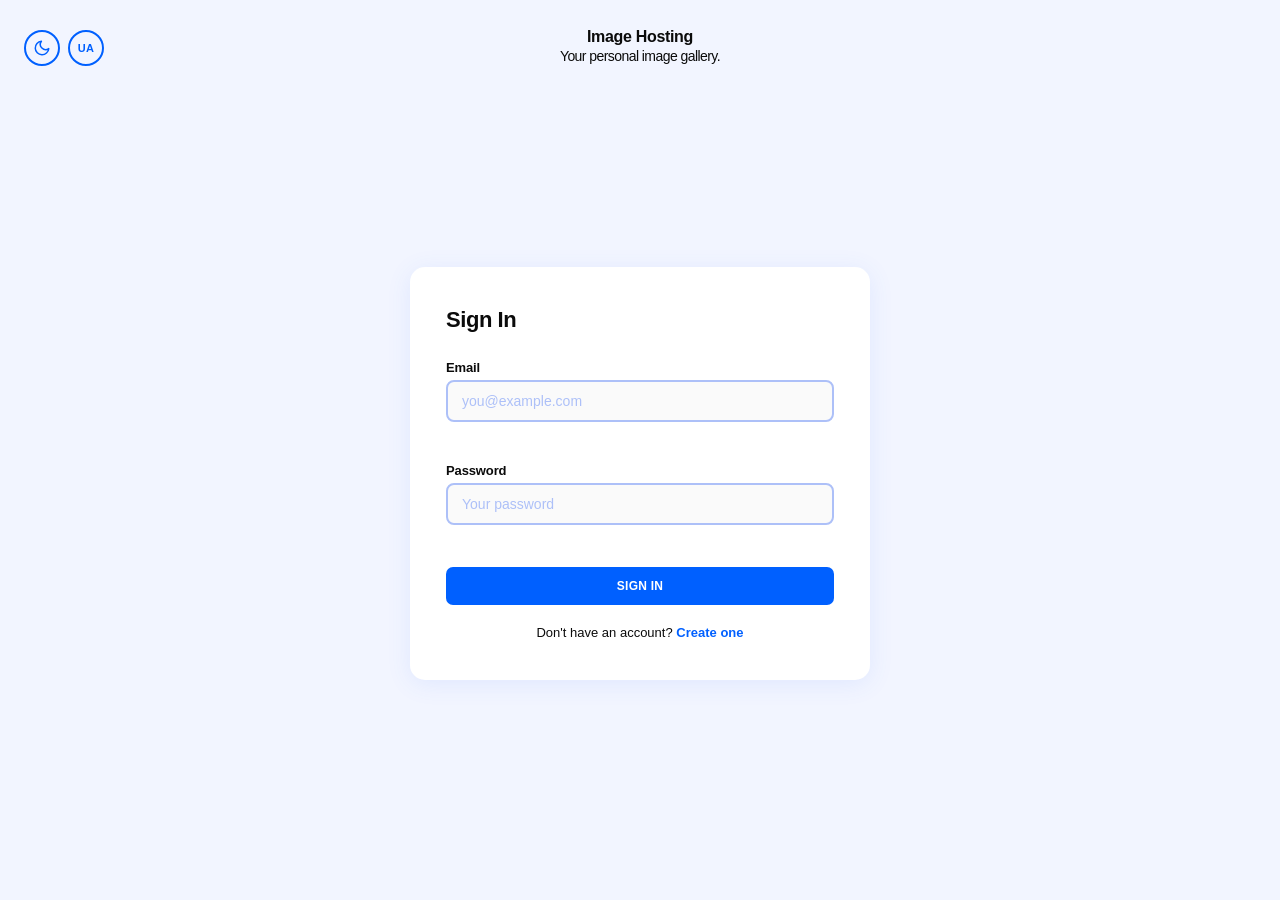
==== commit 7cddca85: "fix: :bug: (html): load lang.js before page scripts so window.t() is available All page scripts (upl" ====
--- a/services/frontend/index.html
+++ b/services/frontend/index.html
@@ -15,9 +15,9 @@
   </script>
   <link rel="stylesheet" href="css/theme.css" />
   <link rel="stylesheet" href="css/auth.css" />
-    <script src="js/index.js" defer></script>
-  <script src="js/theme.js" defer></script>
+    <script src="js/theme.js" defer></script>
   <script src="js/lang.js" defer></script>
+  <script src="js/index.js" defer></script>
   </head>
   <body>
     <div class="page-container">
--- a/services/frontend/css/auth.css
+++ b/services/frontend/css/auth.css
@@ -407,6 +407,54 @@
   left: 24px;
 }
 
+/*
+ * Language toggle button - same circular style as .theme-toggle but shows a text label ("EN" / "UA") instead of an SVG icon.
+ * Font is slightly smaller so the two-letter code fits cleanly inside the circle.
+ */
+.lang-toggle {
+  display: flex;
+  align-items: center;
+  justify-content: center;
+  width: 36px;
+  height: 36px;
+  border-radius: 50%;
+  background: var(--color-surface-alt);
+  border: 2px solid var(--color-accent);
+  color: var(--color-accent);
+  font-family: Inter, sans-serif;
+  font-size: 11px;
+  font-weight: 700;
+  letter-spacing: 0.03em;
+  cursor: pointer;
+  flex-shrink: 0;
+  transition:
+    background-color 0.2s ease,
+    border-color 0.2s ease,
+    color 0.2s ease,
+    transform 0.2s ease;
+}
+
+.lang-toggle:hover {
+  background-color: var(--color-accent);
+  border-color: var(--color-accent);
+  color: #ffffff;
+  transform: scale(1.08);
+}
+
+.lang-toggle:active {
+  transform: scale(0.95);
+}
+
+/*
+ * Positioned variant - sits immediately to the right of .theme-toggle--fixed.
+ * left = 24px (theme left) + 36px (theme width) + 8px (gap) = 68px.
+ */
+.lang-toggle--fixed {
+  position: fixed;
+  top: 30px;
+  left: 68px;
+}
+
 /* ---------------------------------------------------------------------------
    Utility
    --------------------------------------------------------------------------- */
